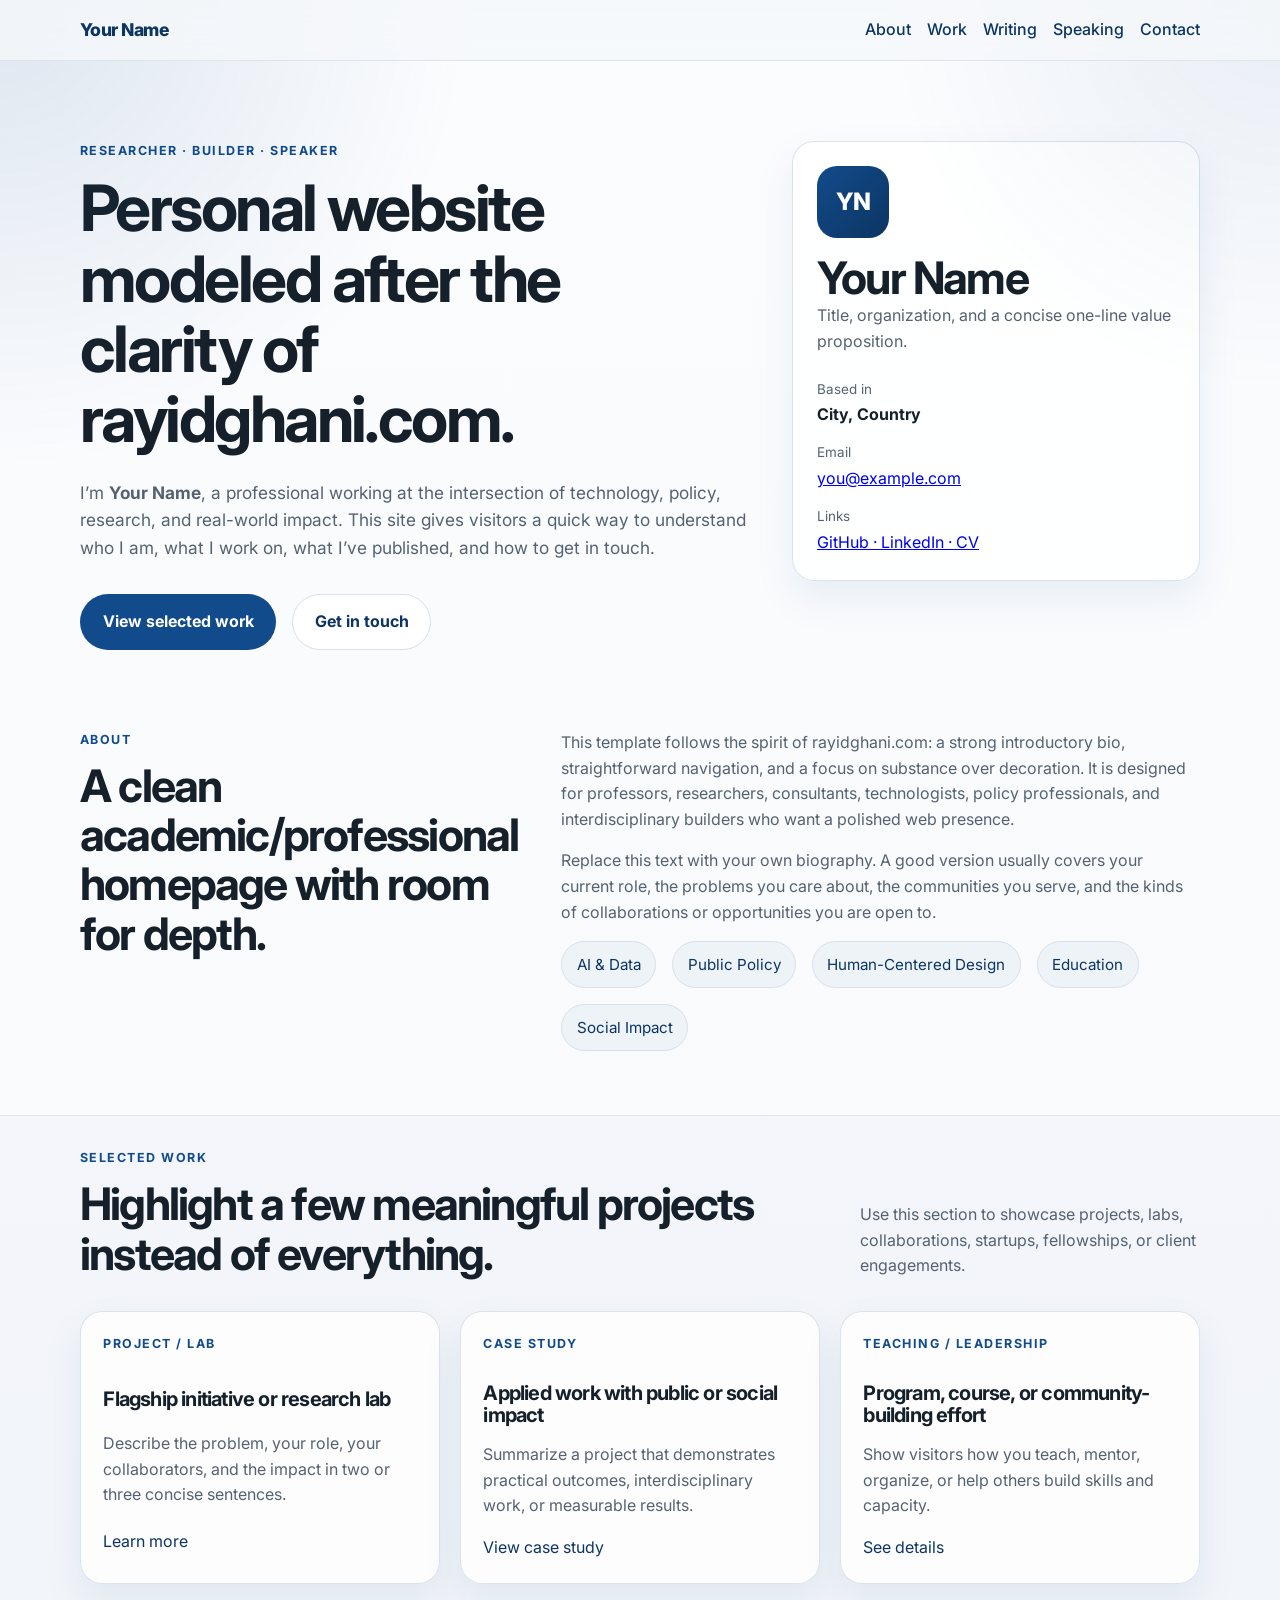
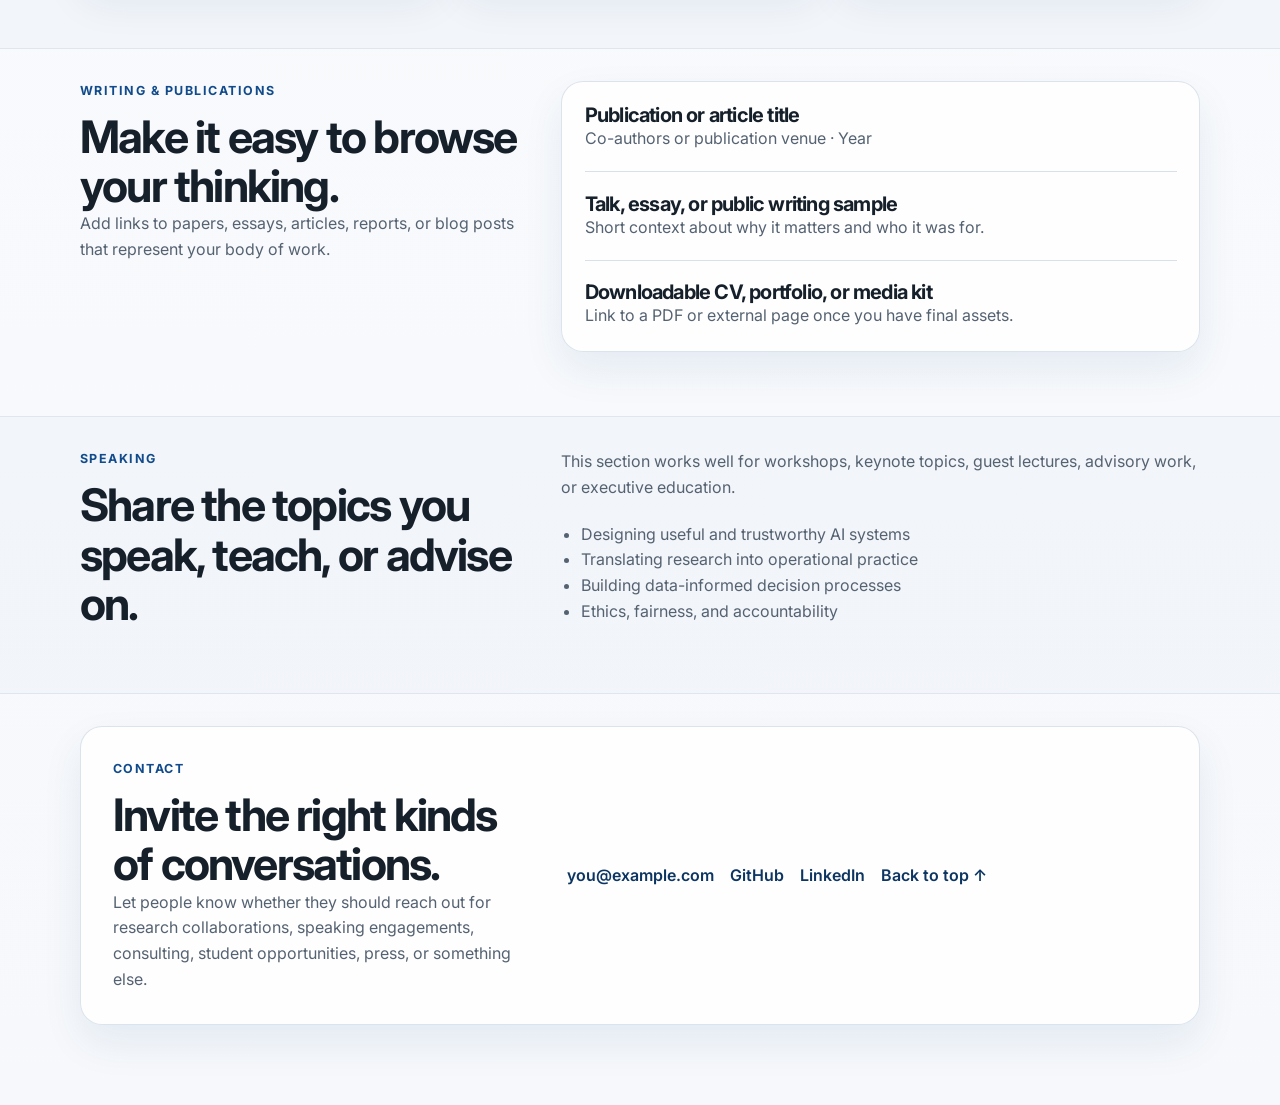
==== index.html @ 704e167b "Create personal website landing page" ====
<!DOCTYPE html>
<html lang="en">
  <head>
    <meta charset="UTF-8" />
    <meta name="viewport" content="width=device-width, initial-scale=1.0" />
    <title>Your Name | Personal Website</title>
    <meta
      name="description"
      content="A personal website inspired by the structure and tone of rayidghani.com, tailored for showcasing biography, projects, publications, and contact information."
    />
    <link rel="preconnect" href="https://fonts.googleapis.com" />
    <link rel="preconnect" href="https://fonts.gstatic.com" crossorigin />
    <link
      href="https://fonts.googleapis.com/css2?family=Inter:wght@400;500;600;700;800&display=swap"
      rel="stylesheet"
    />
    <link rel="stylesheet" href="styles.css" />
  </head>
  <body>
    <header class="site-header">
      <div class="container nav-wrap">
        <a class="brand" href="#top">Your Name</a>
        <nav class="nav" aria-label="Primary navigation">
          <a href="#about">About</a>
          <a href="#work">Work</a>
          <a href="#writing">Writing</a>
          <a href="#speaking">Speaking</a>
          <a href="#contact">Contact</a>
        </nav>
      </div>
    </header>

    <main id="top">
      <section class="hero">
        <div class="container hero-grid">
          <div>
            <p class="eyebrow">Researcher · Builder · Speaker</p>
            <h1>Personal website modeled after the clarity of rayidghani.com.</h1>
            <p class="lead">
              I’m <strong>Your Name</strong>, a professional working at the intersection of
              technology, policy, research, and real-world impact. This site gives visitors a
              quick way to understand who I am, what I work on, what I’ve published, and how to
              get in touch.
            </p>
            <div class="hero-actions">
              <a class="button primary" href="#work">View selected work</a>
              <a class="button secondary" href="#contact">Get in touch</a>
            </div>
          </div>
          <aside class="profile-card" aria-label="Profile summary">
            <div class="avatar" aria-hidden="true">YN</div>
            <h2>Your Name</h2>
            <p>Title, organization, and a concise one-line value proposition.</p>
            <ul class="meta-list">
              <li><span>Based in</span><strong>City, Country</strong></li>
              <li><span>Email</span><a href="mailto:you@example.com">you@example.com</a></li>
              <li><span>Links</span><a href="#contact">GitHub · LinkedIn · CV</a></li>
            </ul>
          </aside>
        </div>
      </section>

      <section id="about" class="section">
        <div class="container section-grid">
          <div>
            <p class="section-label">About</p>
            <h2>A clean academic/professional homepage with room for depth.</h2>
          </div>
          <div class="content-stack">
            <p>
              This template follows the spirit of rayidghani.com: a strong introductory bio,
              straightforward navigation, and a focus on substance over decoration. It is designed
              for professors, researchers, consultants, technologists, policy professionals, and
              interdisciplinary builders who want a polished web presence.
            </p>
            <p>
              Replace this text with your own biography. A good version usually covers your current
              role, the problems you care about, the communities you serve, and the kinds of
              collaborations or opportunities you are open to.
            </p>
            <div class="tag-row" aria-label="Areas of interest">
              <span>AI & Data</span>
              <span>Public Policy</span>
              <span>Human-Centered Design</span>
              <span>Education</span>
              <span>Social Impact</span>
            </div>
          </div>
        </div>
      </section>

      <section id="work" class="section alt">
        <div class="container">
          <div class="section-heading">
            <div>
              <p class="section-label">Selected work</p>
              <h2>Highlight a few meaningful projects instead of everything.</h2>
            </div>
            <p>
              Use this section to showcase projects, labs, collaborations, startups, fellowships,
              or client engagements.
            </p>
          </div>

          <div class="card-grid">
            <article class="card">
              <p class="card-kicker">Project / Lab</p>
              <h3>Flagship initiative or research lab</h3>
              <p>
                Describe the problem, your role, your collaborators, and the impact in two or
                three concise sentences.
              </p>
              <a href="#contact">Learn more</a>
            </article>
            <article class="card">
              <p class="card-kicker">Case study</p>
              <h3>Applied work with public or social impact</h3>
              <p>
                Summarize a project that demonstrates practical outcomes, interdisciplinary work,
                or measurable results.
              </p>
              <a href="#contact">View case study</a>
            </article>
            <article class="card">
              <p class="card-kicker">Teaching / Leadership</p>
              <h3>Program, course, or community-building effort</h3>
              <p>
                Show visitors how you teach, mentor, organize, or help others build skills and
                capacity.
              </p>
              <a href="#contact">See details</a>
            </article>
          </div>
        </div>
      </section>

      <section id="writing" class="section">
        <div class="container split-layout">
          <div>
            <p class="section-label">Writing & publications</p>
            <h2>Make it easy to browse your thinking.</h2>
            <p>
              Add links to papers, essays, articles, reports, or blog posts that represent your
              body of work.
            </p>
          </div>
          <div class="list-panel">
            <article>
              <h3>Publication or article title</h3>
              <p>Co-authors or publication venue · Year</p>
            </article>
            <article>
              <h3>Talk, essay, or public writing sample</h3>
              <p>Short context about why it matters and who it was for.</p>
            </article>
            <article>
              <h3>Downloadable CV, portfolio, or media kit</h3>
              <p>Link to a PDF or external page once you have final assets.</p>
            </article>
          </div>
        </div>
      </section>

      <section id="speaking" class="section alt">
        <div class="container split-layout">
          <div>
            <p class="section-label">Speaking</p>
            <h2>Share the topics you speak, teach, or advise on.</h2>
          </div>
          <div class="content-stack">
            <p>
              This section works well for workshops, keynote topics, guest lectures, advisory work,
              or executive education.
            </p>
            <ul class="bullet-list">
              <li>Designing useful and trustworthy AI systems</li>
              <li>Translating research into operational practice</li>
              <li>Building data-informed decision processes</li>
              <li>Ethics, fairness, and accountability</li>
            </ul>
          </div>
        </div>
      </section>

      <section id="contact" class="section contact-section">
        <div class="container contact-card">
          <div>
            <p class="section-label">Contact</p>
            <h2>Invite the right kinds of conversations.</h2>
            <p>
              Let people know whether they should reach out for research collaborations, speaking
              engagements, consulting, student opportunities, press, or something else.
            </p>
          </div>
          <div class="contact-links">
            <a href="mailto:you@example.com">you@example.com</a>
            <a href="https://github.com/" target="_blank" rel="noreferrer">GitHub</a>
            <a href="https://www.linkedin.com/" target="_blank" rel="noreferrer">LinkedIn</a>
            <a href="#top">Back to top ↑</a>
          </div>
        </div>
      </section>
    </main>
  </body>
</html>
---- styles.css ----
:root {
  --bg: #f6f8fb;
  --surface: #ffffff;
  --surface-alt: #eef3f8;
  --border: #d8e0ea;
  --text: #16202a;
  --muted: #556271;
  --accent: #114b8b;
  --accent-dark: #0c3562;
  --shadow: 0 18px 40px rgba(17, 75, 139, 0.08);
  --radius: 22px;
  --max-width: 1120px;
}

* {
  box-sizing: border-box;
}

html {
  scroll-behavior: smooth;
}

body {
  margin: 0;
  font-family: "Inter", system-ui, -apple-system, BlinkMacSystemFont, "Segoe UI", sans-serif;
  color: var(--text);
  background: linear-gradient(180deg, #fbfcfe 0%, var(--bg) 100%);
  line-height: 1.6;
}

body::before {
  content: "";
  position: fixed;
  inset: 0;
  background:
    radial-gradient(circle at top left, rgba(17, 75, 139, 0.12), transparent 30%),
    radial-gradient(circle at top right, rgba(17, 75, 139, 0.08), transparent 25%);
  pointer-events: none;
}

.container {
  width: min(calc(100% - 2rem), var(--max-width));
  margin: 0 auto;
}

.site-header {
  position: sticky;
  top: 0;
  z-index: 10;
  backdrop-filter: blur(16px);
  background: rgba(246, 248, 251, 0.8);
  border-bottom: 1px solid rgba(216, 224, 234, 0.8);
}

.nav-wrap {
  display: flex;
  justify-content: space-between;
  align-items: center;
  padding: 1rem 0;
  gap: 1rem;
}

.brand,
.nav a,
.contact-links a,
.card a {
  color: var(--accent-dark);
  text-decoration: none;
}

.brand {
  font-weight: 800;
  letter-spacing: -0.03em;
  font-size: 1.1rem;
}

.nav {
  display: flex;
  flex-wrap: wrap;
  gap: 1rem;
}

.nav a {
  font-weight: 500;
}

.hero {
  padding: 5rem 0 3rem;
}

.hero-grid,
.section-grid,
.split-layout,
.contact-card {
  display: grid;
  gap: 2rem;
}

.hero-grid {
  grid-template-columns: 1.5fr 0.9fr;
  align-items: start;
}

.eyebrow,
.section-label,
.card-kicker {
  text-transform: uppercase;
  letter-spacing: 0.12em;
  font-size: 0.78rem;
  font-weight: 700;
  color: var(--accent);
  margin: 0 0 0.75rem;
}

h1,
h2,
h3 {
  letter-spacing: -0.04em;
  line-height: 1.1;
  margin: 0;
}

h1 {
  font-size: clamp(2.6rem, 5vw, 4.8rem);
  max-width: 12ch;
}

h2 {
  font-size: clamp(2rem, 3.5vw, 3rem);
}

h3 {
  font-size: 1.25rem;
}

p {
  margin: 0;
  color: var(--muted);
}

.lead {
  margin-top: 1.5rem;
  max-width: 67ch;
  font-size: 1.08rem;
}

.hero-actions,
.tag-row,
.contact-links {
  display: flex;
  gap: 1rem;
  flex-wrap: wrap;
}

.hero-actions {
  margin-top: 2rem;
}

.button {
  display: inline-flex;
  align-items: center;
  justify-content: center;
  border-radius: 999px;
  padding: 0.9rem 1.35rem;
  font-weight: 700;
  text-decoration: none;
  border: 1px solid var(--border);
}

.button.primary {
  background: var(--accent);
  color: #fff;
  border-color: transparent;
}

.button.secondary {
  background: var(--surface);
  color: var(--accent-dark);
}

.profile-card,
.card,
.list-panel,
.contact-card {
  background: rgba(255, 255, 255, 0.82);
  border: 1px solid rgba(216, 224, 234, 0.9);
  border-radius: var(--radius);
  box-shadow: var(--shadow);
}

.profile-card {
  padding: 1.5rem;
}

.avatar {
  width: 72px;
  height: 72px;
  border-radius: 20px;
  display: grid;
  place-items: center;
  background: linear-gradient(135deg, var(--accent), var(--accent-dark));
  color: #fff;
  font-size: 1.5rem;
  font-weight: 800;
  margin-bottom: 1rem;
}

.meta-list {
  list-style: none;
  padding: 0;
  margin: 1.5rem 0 0;
  display: grid;
  gap: 0.9rem;
}

.meta-list li {
  display: flex;
  flex-direction: column;
  gap: 0.15rem;
}

.meta-list span {
  font-size: 0.84rem;
  color: var(--muted);
}

.section {
  padding: 2rem 0 4rem;
}

.alt {
  background: rgba(238, 243, 248, 0.55);
  border-top: 1px solid rgba(216, 224, 234, 0.7);
  border-bottom: 1px solid rgba(216, 224, 234, 0.7);
}

.section-grid,
.split-layout,
.contact-card {
  grid-template-columns: 0.95fr 1.35fr;
}

.content-stack {
  display: grid;
  gap: 1rem;
}

.tag-row span {
  padding: 0.65rem 0.9rem;
  border-radius: 999px;
  background: var(--surface-alt);
  border: 1px solid var(--border);
  font-size: 0.95rem;
  color: var(--accent-dark);
}

.section-heading {
  display: flex;
  justify-content: space-between;
  gap: 2rem;
  align-items: end;
  margin-bottom: 2rem;
}

.section-heading p {
  max-width: 34ch;
}

.card-grid {
  display: grid;
  grid-template-columns: repeat(3, minmax(0, 1fr));
  gap: 1.25rem;
}

.card,
.list-panel {
  padding: 1.4rem;
}

.card {
  display: grid;
  gap: 1rem;
}

.list-panel {
  display: grid;
  gap: 1.3rem;
}

.list-panel article {
  padding-bottom: 1.2rem;
  border-bottom: 1px solid var(--border);
}

.list-panel article:last-child {
  padding-bottom: 0;
  border-bottom: none;
}

.bullet-list {
  margin: 0;
  padding-left: 1.25rem;
  color: var(--muted);
}

.contact-section {
  padding-bottom: 5rem;
}

.contact-card {
  padding: 2rem;
  align-items: center;
}

.contact-links a {
  font-weight: 600;
}

@media (max-width: 900px) {
  .hero-grid,
  .section-grid,
  .split-layout,
  .contact-card,
  .card-grid {
    grid-template-columns: 1fr;
  }

  .section-heading {
    flex-direction: column;
    align-items: start;
  }
}

@media (max-width: 640px) {
  .hero {
    padding-top: 3.5rem;
  }

  .nav-wrap {
    align-items: start;
    flex-direction: column;
  }

  .button,
  .contact-links a {
    width: 100%;
  }
}
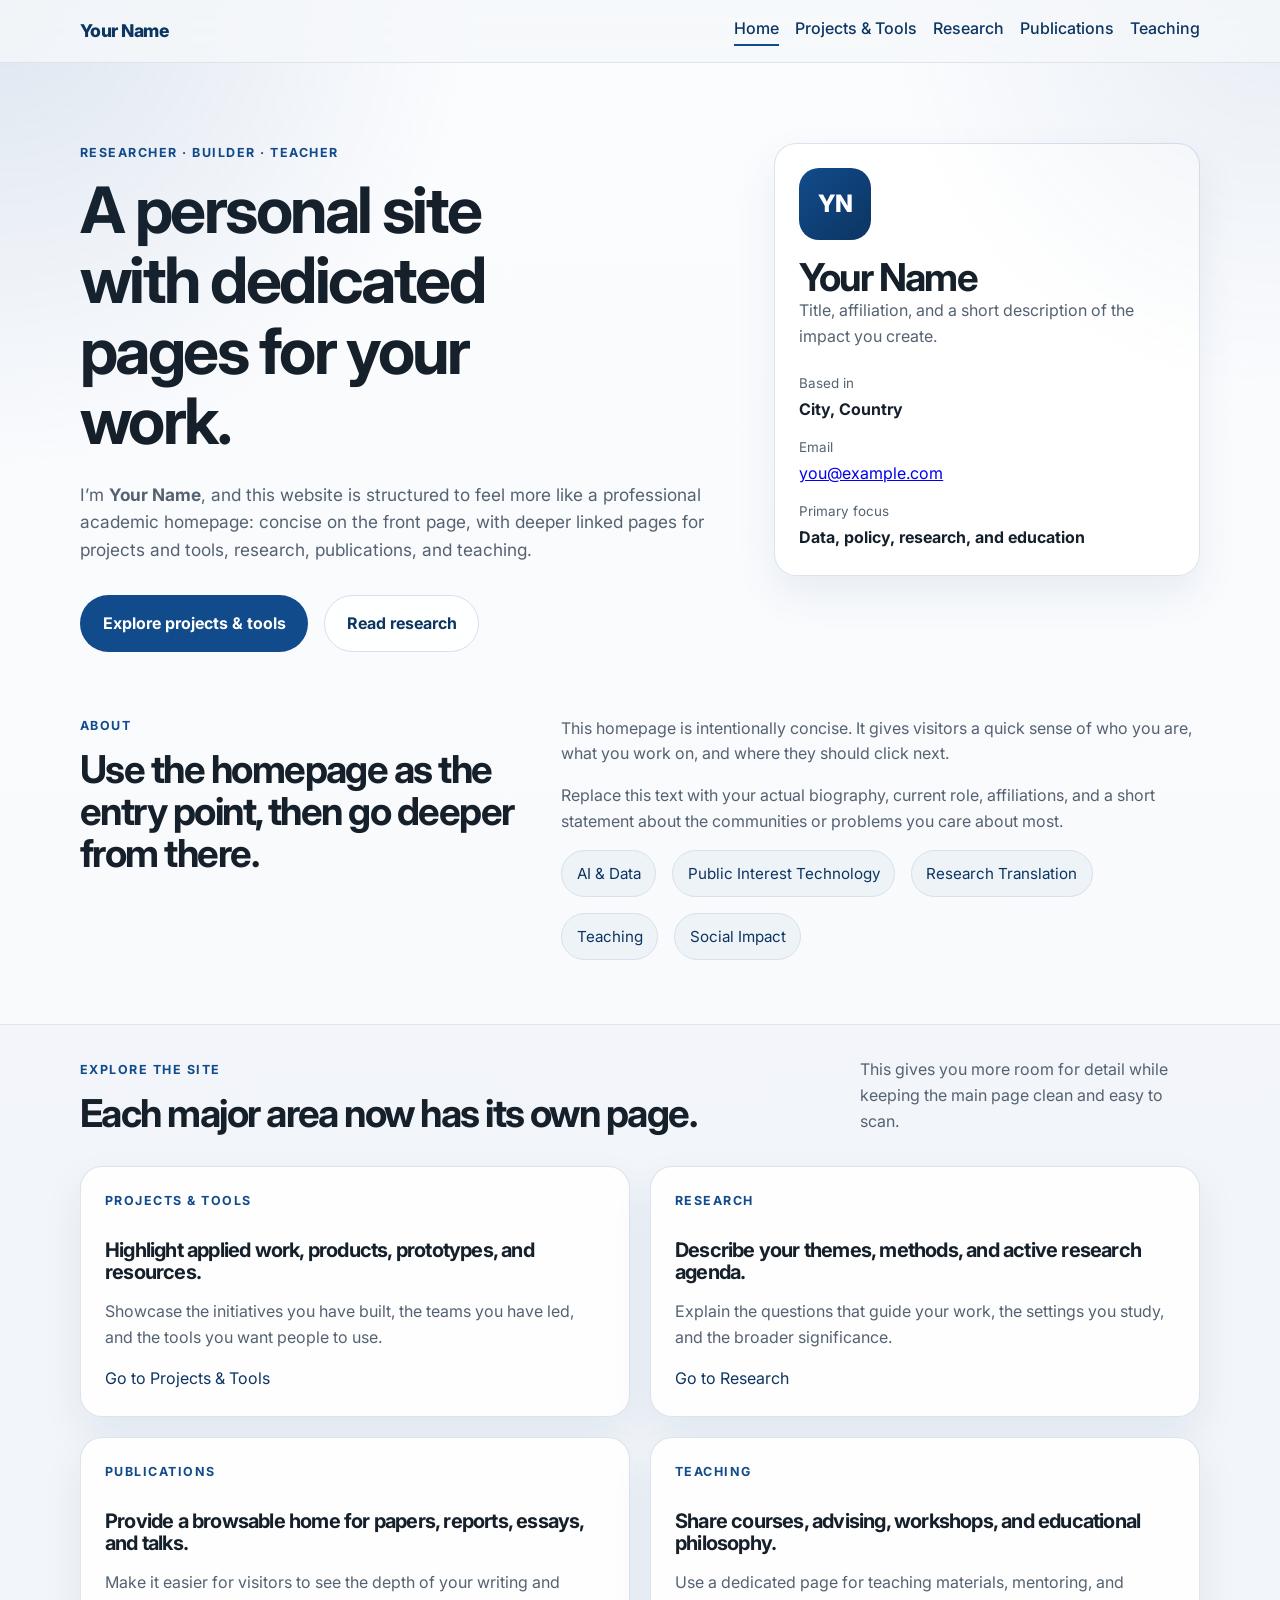
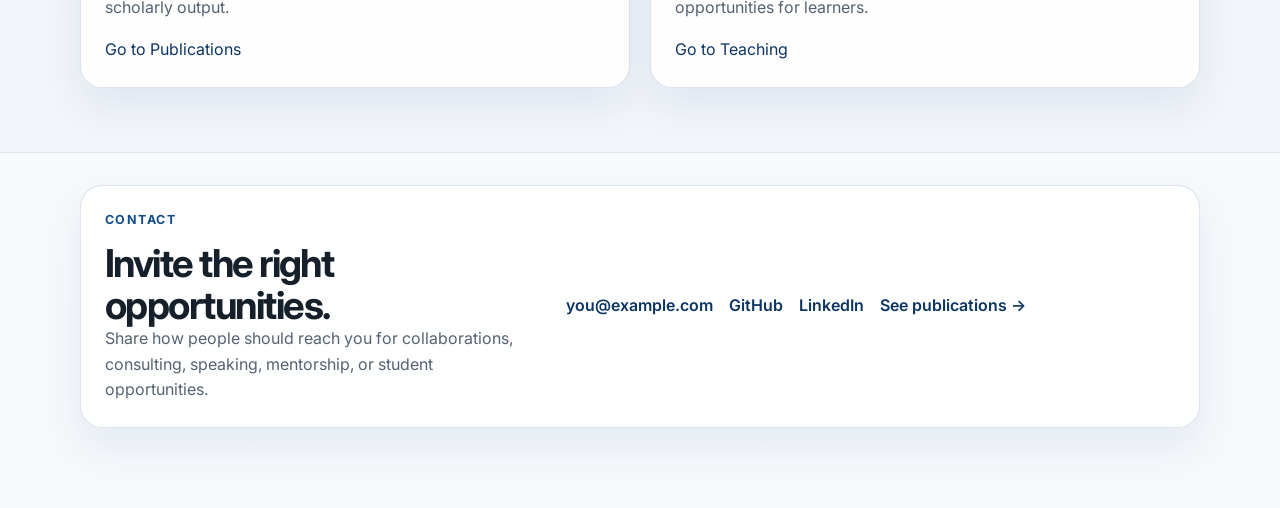
==== commit a55ed340: "Split personal website into linked pages" ====
--- a/index.html
+++ b/index.html
@@ -3,10 +3,10 @@
   <head>
     <meta charset="UTF-8" />
     <meta name="viewport" content="width=device-width, initial-scale=1.0" />
-    <title>Your Name | Personal Website</title>
+    <title>Your Name | Home</title>
     <meta
       name="description"
-      content="A personal website inspired by the structure and tone of rayidghani.com, tailored for showcasing biography, projects, publications, and contact information."
+      content="A multi-page personal website inspired by rayidghani.com, with dedicated pages for projects and tools, research, publications, and teaching."
     />
     <link rel="preconnect" href="https://fonts.googleapis.com" />
     <link rel="preconnect" href="https://fonts.gstatic.com" crossorigin />
@@ -19,184 +19,140 @@
   <body>
     <header class="site-header">
       <div class="container nav-wrap">
-        <a class="brand" href="#top">Your Name</a>
+        <a class="brand" href="index.html">Your Name</a>
         <nav class="nav" aria-label="Primary navigation">
-          <a href="#about">About</a>
-          <a href="#work">Work</a>
-          <a href="#writing">Writing</a>
-          <a href="#speaking">Speaking</a>
-          <a href="#contact">Contact</a>
+          <a href="index.html" aria-current="page">Home</a>
+          <a href="projects-tools.html">Projects &amp; Tools</a>
+          <a href="research.html">Research</a>
+          <a href="publications.html">Publications</a>
+          <a href="teaching.html">Teaching</a>
         </nav>
       </div>
     </header>
 
-    <main id="top">
-      <section class="hero">
+    <main>
+      <section class="hero page-hero">
         <div class="container hero-grid">
           <div>
-            <p class="eyebrow">Researcher · Builder · Speaker</p>
-            <h1>Personal website modeled after the clarity of rayidghani.com.</h1>
+            <p class="eyebrow">Researcher · Builder · Teacher</p>
+            <h1>A personal site with dedicated pages for your work.</h1>
             <p class="lead">
-              I’m <strong>Your Name</strong>, a professional working at the intersection of
-              technology, policy, research, and real-world impact. This site gives visitors a
-              quick way to understand who I am, what I work on, what I’ve published, and how to
-              get in touch.
+              I’m <strong>Your Name</strong>, and this website is structured to feel more like a
+              professional academic homepage: concise on the front page, with deeper linked pages
+              for projects and tools, research, publications, and teaching.
             </p>
             <div class="hero-actions">
-              <a class="button primary" href="#work">View selected work</a>
-              <a class="button secondary" href="#contact">Get in touch</a>
+              <a class="button primary" href="projects-tools.html">Explore projects &amp; tools</a>
+              <a class="button secondary" href="research.html">Read research</a>
             </div>
           </div>
           <aside class="profile-card" aria-label="Profile summary">
             <div class="avatar" aria-hidden="true">YN</div>
             <h2>Your Name</h2>
-            <p>Title, organization, and a concise one-line value proposition.</p>
+            <p>Title, affiliation, and a short description of the impact you create.</p>
             <ul class="meta-list">
               <li><span>Based in</span><strong>City, Country</strong></li>
               <li><span>Email</span><a href="mailto:you@example.com">you@example.com</a></li>
-              <li><span>Links</span><a href="#contact">GitHub · LinkedIn · CV</a></li>
+              <li><span>Primary focus</span><strong>Data, policy, research, and education</strong></li>
             </ul>
           </aside>
         </div>
       </section>
 
-      <section id="about" class="section">
+      <section class="section">
         <div class="container section-grid">
           <div>
             <p class="section-label">About</p>
-            <h2>A clean academic/professional homepage with room for depth.</h2>
+            <h2>Use the homepage as the entry point, then go deeper from there.</h2>
           </div>
           <div class="content-stack">
             <p>
-              This template follows the spirit of rayidghani.com: a strong introductory bio,
-              straightforward navigation, and a focus on substance over decoration. It is designed
-              for professors, researchers, consultants, technologists, policy professionals, and
-              interdisciplinary builders who want a polished web presence.
+              This homepage is intentionally concise. It gives visitors a quick sense of who you
+              are, what you work on, and where they should click next.
             </p>
             <p>
-              Replace this text with your own biography. A good version usually covers your current
-              role, the problems you care about, the communities you serve, and the kinds of
-              collaborations or opportunities you are open to.
+              Replace this text with your actual biography, current role, affiliations, and a short
+              statement about the communities or problems you care about most.
             </p>
             <div class="tag-row" aria-label="Areas of interest">
-              <span>AI & Data</span>
-              <span>Public Policy</span>
-              <span>Human-Centered Design</span>
-              <span>Education</span>
+              <span>AI &amp; Data</span>
+              <span>Public Interest Technology</span>
+              <span>Research Translation</span>
+              <span>Teaching</span>
               <span>Social Impact</span>
             </div>
           </div>
         </div>
       </section>
 
-      <section id="work" class="section alt">
+      <section class="section alt">
         <div class="container">
           <div class="section-heading">
             <div>
-              <p class="section-label">Selected work</p>
-              <h2>Highlight a few meaningful projects instead of everything.</h2>
+              <p class="section-label">Explore the site</p>
+              <h2>Each major area now has its own page.</h2>
             </div>
             <p>
-              Use this section to showcase projects, labs, collaborations, startups, fellowships,
-              or client engagements.
+              This gives you more room for detail while keeping the main page clean and easy to
+              scan.
             </p>
           </div>
 
-          <div class="card-grid">
-            <article class="card">
-              <p class="card-kicker">Project / Lab</p>
-              <h3>Flagship initiative or research lab</h3>
+          <div class="card-grid feature-grid">
+            <article class="card feature-card">
+              <p class="card-kicker">Projects &amp; Tools</p>
+              <h3>Highlight applied work, products, prototypes, and resources.</h3>
               <p>
-                Describe the problem, your role, your collaborators, and the impact in two or
-                three concise sentences.
+                Showcase the initiatives you have built, the teams you have led, and the tools you
+                want people to use.
               </p>
-              <a href="#contact">Learn more</a>
+              <a href="projects-tools.html">Go to Projects &amp; Tools</a>
             </article>
-            <article class="card">
-              <p class="card-kicker">Case study</p>
-              <h3>Applied work with public or social impact</h3>
+            <article class="card feature-card">
+              <p class="card-kicker">Research</p>
+              <h3>Describe your themes, methods, and active research agenda.</h3>
               <p>
-                Summarize a project that demonstrates practical outcomes, interdisciplinary work,
-                or measurable results.
+                Explain the questions that guide your work, the settings you study, and the broader
+                significance.
               </p>
-              <a href="#contact">View case study</a>
+              <a href="research.html">Go to Research</a>
             </article>
-            <article class="card">
-              <p class="card-kicker">Teaching / Leadership</p>
-              <h3>Program, course, or community-building effort</h3>
+            <article class="card feature-card">
+              <p class="card-kicker">Publications</p>
+              <h3>Provide a browsable home for papers, reports, essays, and talks.</h3>
               <p>
-                Show visitors how you teach, mentor, organize, or help others build skills and
-                capacity.
+                Make it easier for visitors to see the depth of your writing and scholarly output.
               </p>
-              <a href="#contact">See details</a>
+              <a href="publications.html">Go to Publications</a>
+            </article>
+            <article class="card feature-card">
+              <p class="card-kicker">Teaching</p>
+              <h3>Share courses, advising, workshops, and educational philosophy.</h3>
+              <p>
+                Use a dedicated page for teaching materials, mentoring, and opportunities for
+                learners.
+              </p>
+              <a href="teaching.html">Go to Teaching</a>
             </article>
           </div>
         </div>
       </section>
 
-      <section id="writing" class="section">
-        <div class="container split-layout">
-          <div>
-            <p class="section-label">Writing & publications</p>
-            <h2>Make it easy to browse your thinking.</h2>
-            <p>
-              Add links to papers, essays, articles, reports, or blog posts that represent your
-              body of work.
-            </p>
-          </div>
-          <div class="list-panel">
-            <article>
-              <h3>Publication or article title</h3>
-              <p>Co-authors or publication venue · Year</p>
-            </article>
-            <article>
-              <h3>Talk, essay, or public writing sample</h3>
-              <p>Short context about why it matters and who it was for.</p>
-            </article>
-            <article>
-              <h3>Downloadable CV, portfolio, or media kit</h3>
-              <p>Link to a PDF or external page once you have final assets.</p>
-            </article>
-          </div>
-        </div>
-      </section>
-
-      <section id="speaking" class="section alt">
-        <div class="container split-layout">
-          <div>
-            <p class="section-label">Speaking</p>
-            <h2>Share the topics you speak, teach, or advise on.</h2>
-          </div>
-          <div class="content-stack">
-            <p>
-              This section works well for workshops, keynote topics, guest lectures, advisory work,
-              or executive education.
-            </p>
-            <ul class="bullet-list">
-              <li>Designing useful and trustworthy AI systems</li>
-              <li>Translating research into operational practice</li>
-              <li>Building data-informed decision processes</li>
-              <li>Ethics, fairness, and accountability</li>
-            </ul>
-          </div>
-        </div>
-      </section>
-
-      <section id="contact" class="section contact-section">
+      <section class="section contact-section">
         <div class="container contact-card">
           <div>
             <p class="section-label">Contact</p>
-            <h2>Invite the right kinds of conversations.</h2>
+            <h2>Invite the right opportunities.</h2>
             <p>
-              Let people know whether they should reach out for research collaborations, speaking
-              engagements, consulting, student opportunities, press, or something else.
+              Share how people should reach you for collaborations, consulting, speaking,
+              mentorship, or student opportunities.
             </p>
           </div>
           <div class="contact-links">
             <a href="mailto:you@example.com">you@example.com</a>
             <a href="https://github.com/" target="_blank" rel="noreferrer">GitHub</a>
             <a href="https://www.linkedin.com/" target="_blank" rel="noreferrer">LinkedIn</a>
-            <a href="#top">Back to top ↑</a>
+            <a href="publications.html">See publications →</a>
           </div>
         </div>
       </section>
--- a/styles.css
+++ b/styles.css
@@ -1,6 +1,6 @@
 :root {
   --bg: #f6f8fb;
-  --surface: #ffffff;
+  --surface: rgba(255, 255, 255, 0.9);
   --surface-alt: #eef3f8;
   --border: #d8e0ea;
   --text: #16202a;
@@ -82,23 +82,45 @@
 
 .nav a {
   font-weight: 500;
+  padding-bottom: 0.15rem;
+}
+
+.nav a[aria-current="page"] {
+  border-bottom: 2px solid var(--accent);
 }
 
 .hero {
   padding: 5rem 0 3rem;
+}
+
+.compact-hero {
+  padding: 4rem 0 2rem;
+}
+
+.page-hero {
+  padding-bottom: 2rem;
 }
 
 .hero-grid,
 .section-grid,
 .split-layout,
+.contact-card,
+.page-intro,
+.stacked-grid {
+  display: grid;
+  gap: 2rem;
+}
+
+.hero-grid {
+  grid-template-columns: 1.4fr 0.9fr;
+  align-items: start;
+}
+
+.page-intro,
+.section-grid,
+.split-layout,
 .contact-card {
-  display: grid;
-  gap: 2rem;
-}
-
-.hero-grid {
-  grid-template-columns: 1.5fr 0.9fr;
-  align-items: start;
+  grid-template-columns: 0.95fr 1.35fr;
 }
 
 .eyebrow,
@@ -126,7 +148,7 @@
 }
 
 h2 {
-  font-size: clamp(2rem, 3.5vw, 3rem);
+  font-size: clamp(1.8rem, 3vw, 2.8rem);
 }
 
 h3 {
@@ -142,6 +164,10 @@
   margin-top: 1.5rem;
   max-width: 67ch;
   font-size: 1.08rem;
+}
+
+.intro-copy {
+  align-self: end;
 }
 
 .hero-actions,
@@ -182,13 +208,16 @@
 .card,
 .list-panel,
 .contact-card {
-  background: rgba(255, 255, 255, 0.82);
+  background: var(--surface);
   border: 1px solid rgba(216, 224, 234, 0.9);
   border-radius: var(--radius);
   box-shadow: var(--shadow);
 }
 
-.profile-card {
+.profile-card,
+.card,
+.list-panel,
+.contact-card {
   padding: 1.5rem;
 }
 
@@ -232,12 +261,6 @@
   background: rgba(238, 243, 248, 0.55);
   border-top: 1px solid rgba(216, 224, 234, 0.7);
   border-bottom: 1px solid rgba(216, 224, 234, 0.7);
-}
-
-.section-grid,
-.split-layout,
-.contact-card {
-  grid-template-columns: 0.95fr 1.35fr;
 }
 
 .content-stack {
@@ -272,19 +295,19 @@
   gap: 1.25rem;
 }
 
+.feature-grid {
+  grid-template-columns: repeat(2, minmax(0, 1fr));
+}
+
 .card,
-.list-panel {
-  padding: 1.4rem;
-}
-
-.card {
-  display: grid;
-  gap: 1rem;
-}
-
-.list-panel {
-  display: grid;
-  gap: 1.3rem;
+.list-panel,
+.detail-card {
+  display: grid;
+  gap: 1rem;
+}
+
+.stacked-grid {
+  grid-template-columns: 1fr;
 }
 
 .list-panel article {
@@ -308,7 +331,6 @@
 }
 
 .contact-card {
-  padding: 2rem;
   align-items: center;
 }
 
@@ -321,7 +343,9 @@
   .section-grid,
   .split-layout,
   .contact-card,
-  .card-grid {
+  .card-grid,
+  .page-intro,
+  .feature-grid {
     grid-template-columns: 1fr;
   }
 
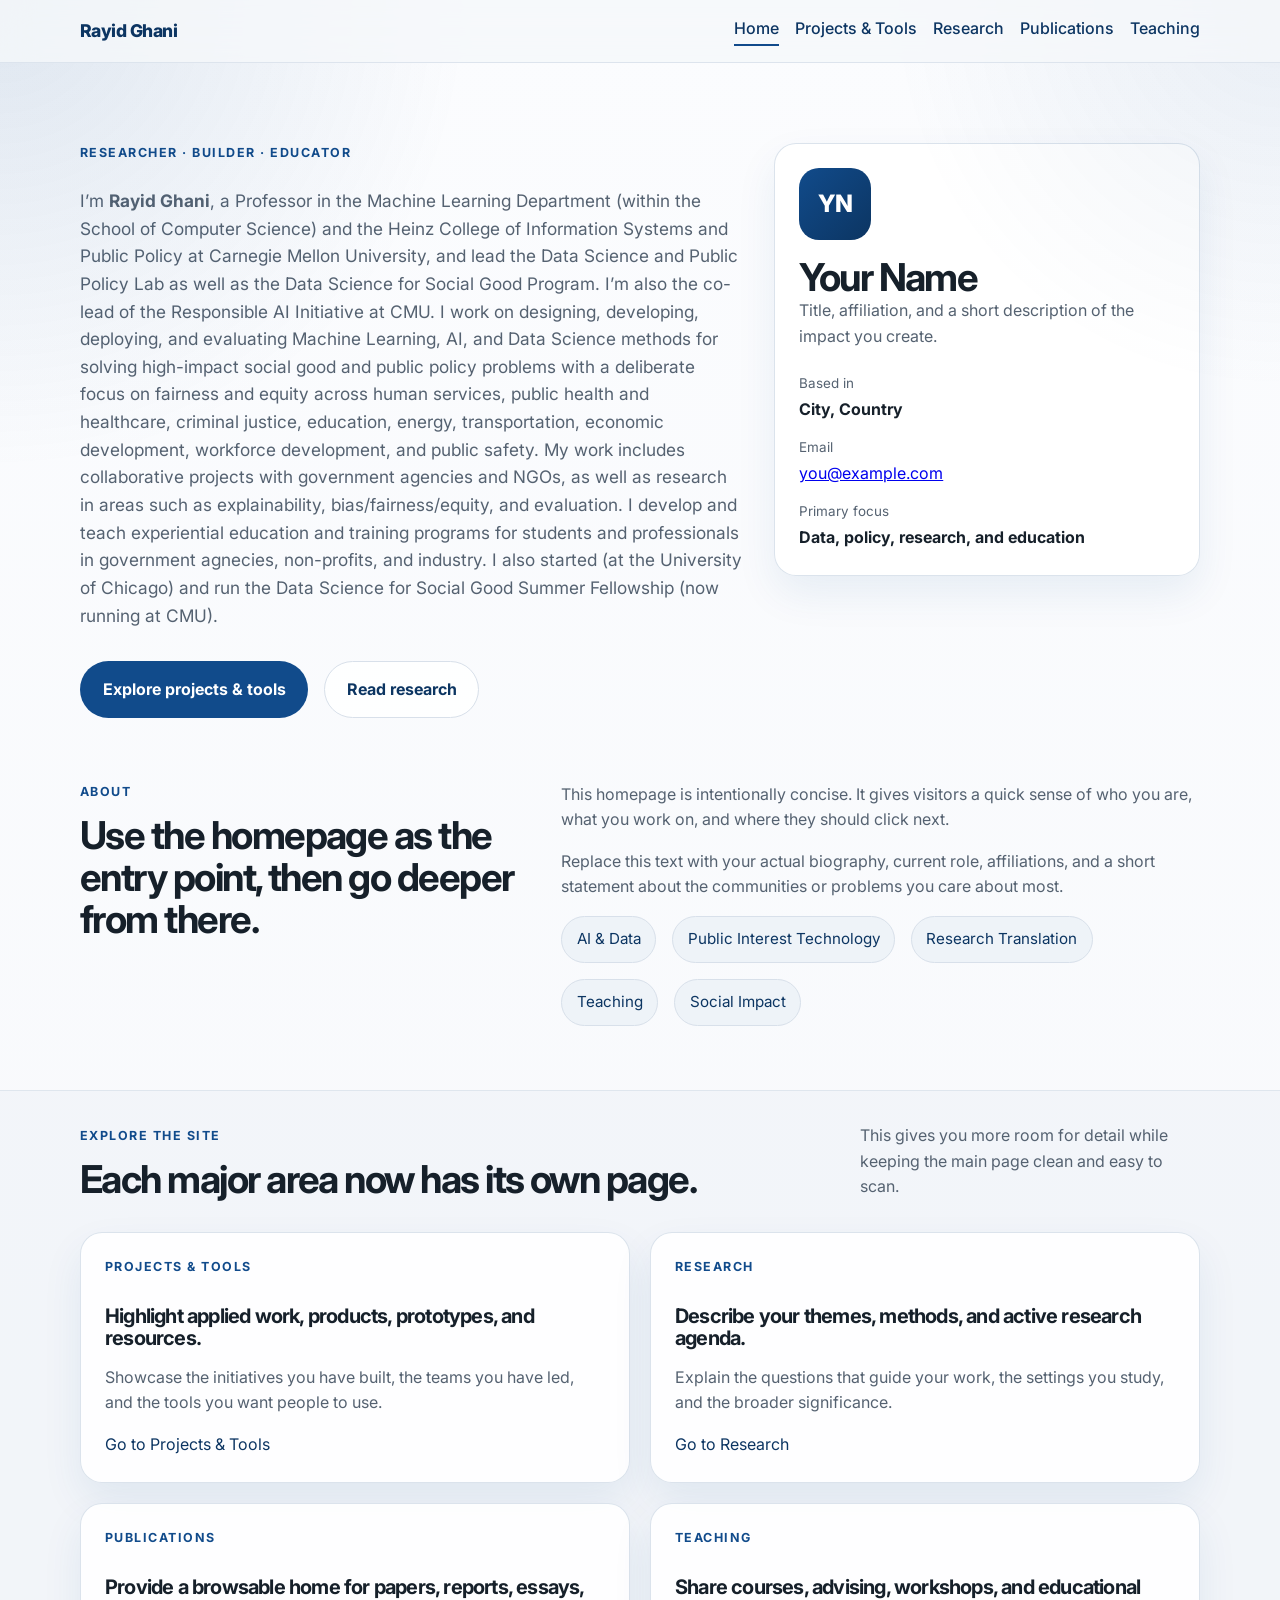
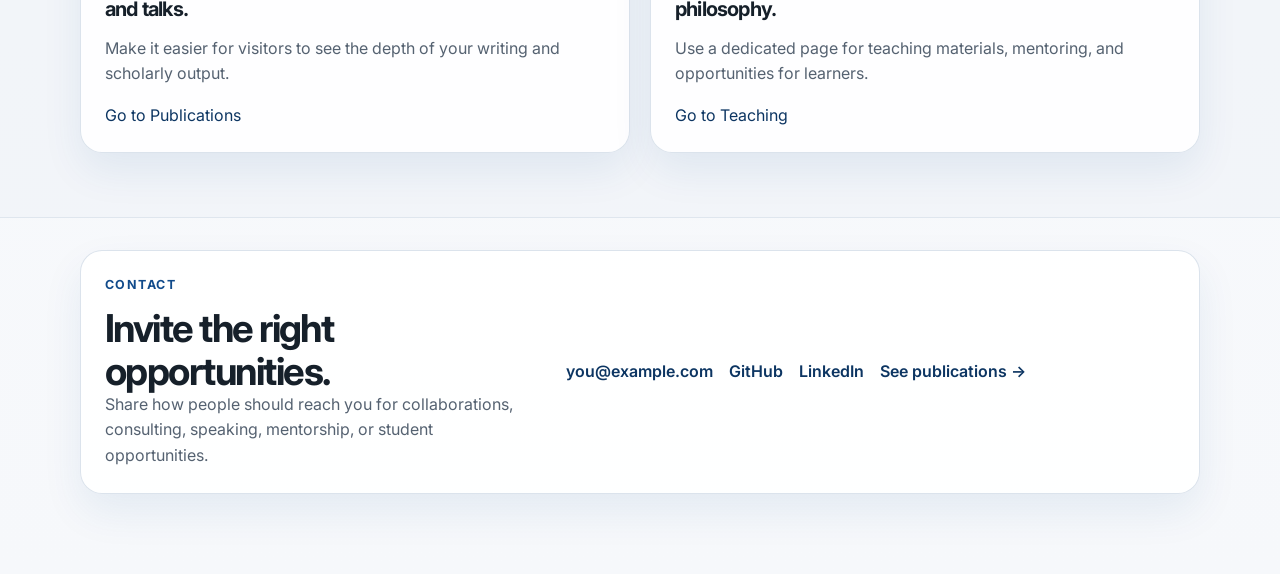
==== commit 631ab886: "Update index.html" ====
--- a/index.html
+++ b/index.html
@@ -3,10 +3,10 @@
   <head>
     <meta charset="UTF-8" />
     <meta name="viewport" content="width=device-width, initial-scale=1.0" />
-    <title>Your Name | Home</title>
+    <title>Rayid Ghani | AI, Machine Learning, Data Science, Social Good, Public Policy</title>
     <meta
       name="description"
-      content="A multi-page personal website inspired by rayidghani.com, with dedicated pages for projects and tools, research, publications, and teaching."
+      content="Rayid Ghani - Carnegie Mellon University"
     />
     <link rel="preconnect" href="https://fonts.googleapis.com" />
     <link rel="preconnect" href="https://fonts.gstatic.com" crossorigin />
@@ -19,7 +19,7 @@
   <body>
     <header class="site-header">
       <div class="container nav-wrap">
-        <a class="brand" href="index.html">Your Name</a>
+        <a class="brand" href="index.html">Rayid Ghani</a>
         <nav class="nav" aria-label="Primary navigation">
           <a href="index.html" aria-current="page">Home</a>
           <a href="projects-tools.html">Projects &amp; Tools</a>
@@ -34,12 +34,14 @@
       <section class="hero page-hero">
         <div class="container hero-grid">
           <div>
-            <p class="eyebrow">Researcher · Builder · Teacher</p>
-            <h1>A personal site with dedicated pages for your work.</h1>
+            <p class="eyebrow">Researcher · Builder · Educator</p>
             <p class="lead">
-              I’m <strong>Your Name</strong>, and this website is structured to feel more like a
-              professional academic homepage: concise on the front page, with deeper linked pages
-              for projects and tools, research, publications, and teaching.
+              I’m <strong>Rayid Ghani</strong>, a Professor in the Machine Learning Department (within the School of Computer Science) and the Heinz College of Information Systems and Public Policy at Carnegie Mellon University, and lead the Data Science and Public Policy Lab as well as the Data Science for Social Good Program. 
+              I’m also the co-lead of the Responsible AI Initiative at CMU. I work on designing, developing, deploying, and evaluating Machine Learning, AI, and Data Science methods for solving high-impact social good and public policy problems with a deliberate focus on fairness and equity across human services, public health and healthcare, criminal justice, education, energy, transportation, economic development, workforce development, and public safety.
+              My work includes collaborative projects with government agencies and NGOs, as well as research in areas such as explainability, bias/fairness/equity, and evaluation. I develop and teach experiential education and training programs for students and professionals in government agnecies, non-profits, and industry.
+
+              I also started (at the University of Chicago) and run the Data Science for Social Good 
+              Summer Fellowship (now running at CMU).
             </p>
             <div class="hero-actions">
               <a class="button primary" href="projects-tools.html">Explore projects &amp; tools</a>
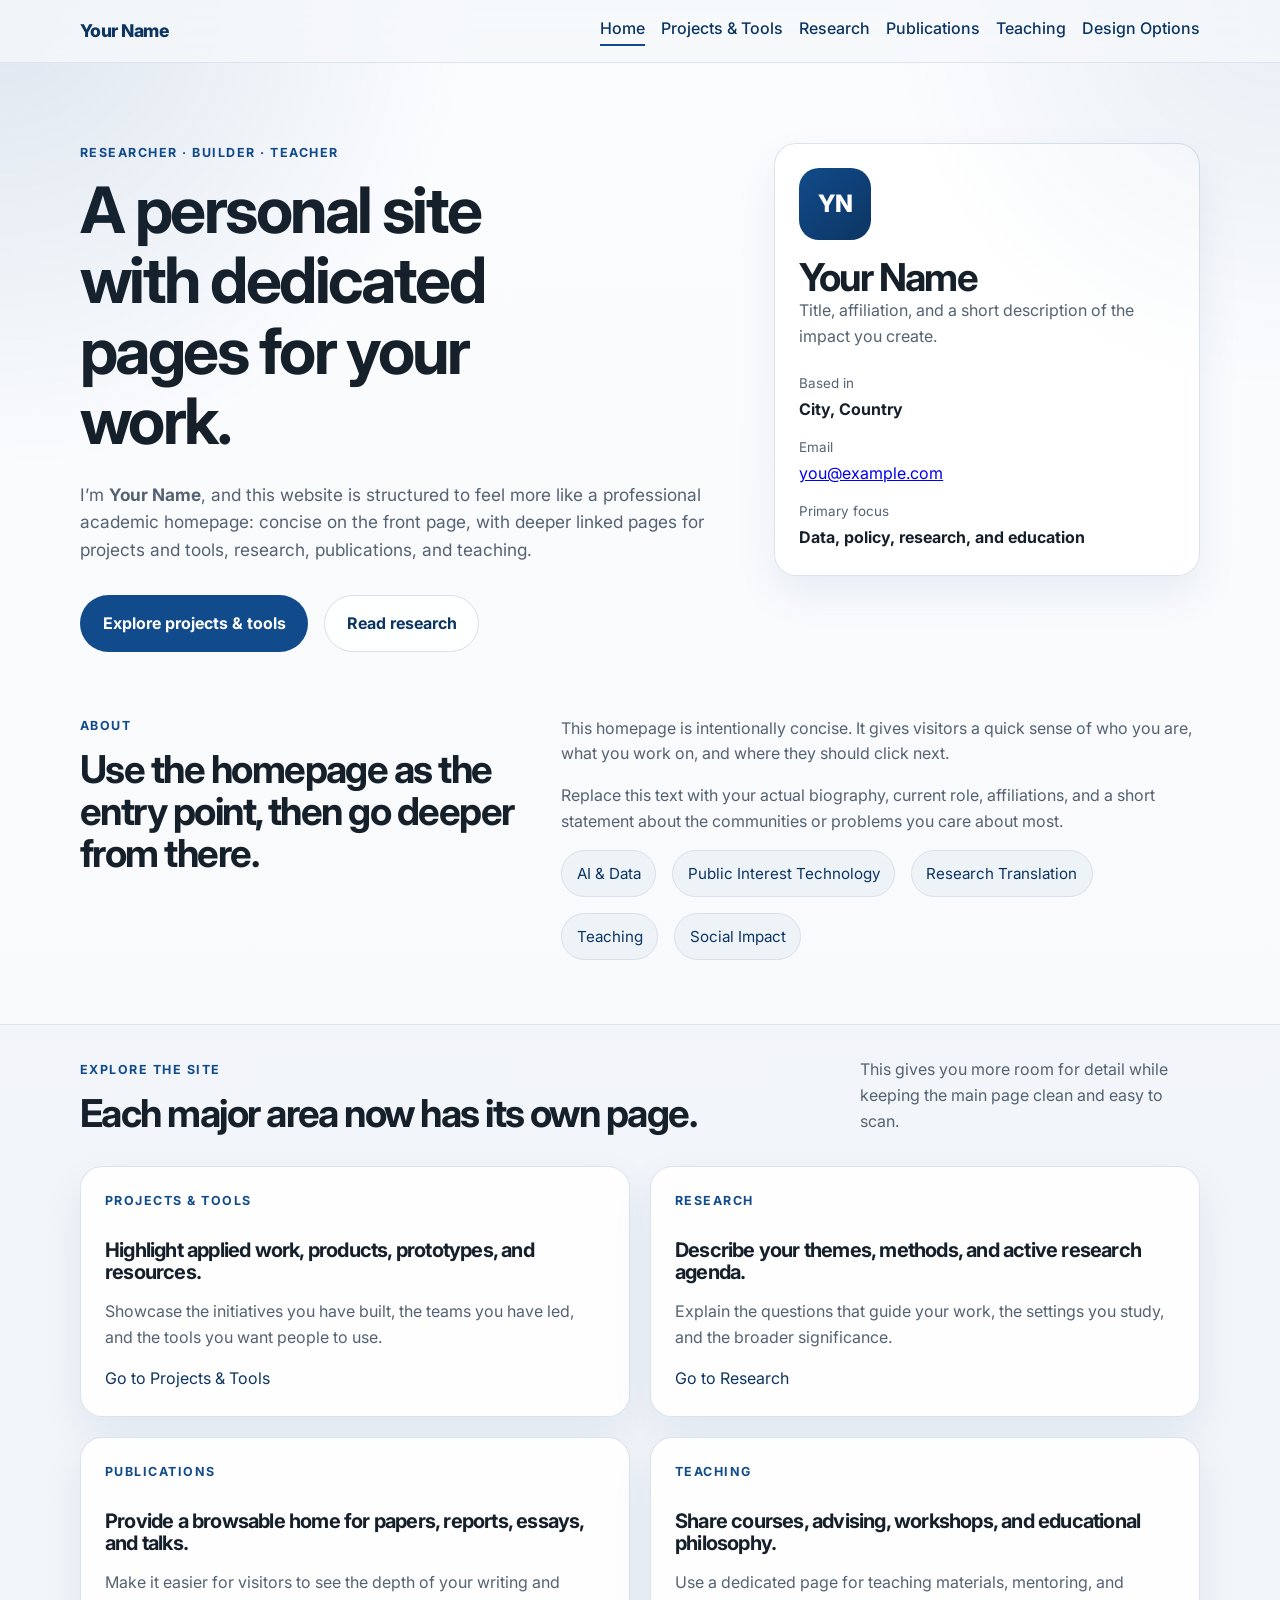
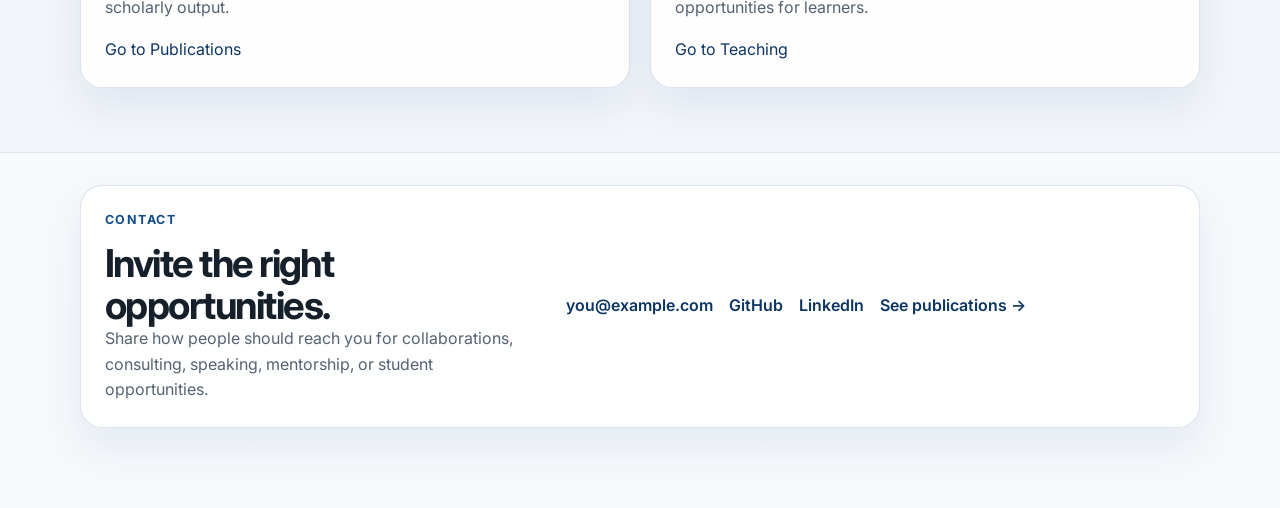
==== commit db940dc1: "Add multiple visual design options and chooser page" ====
--- a/index.html
+++ b/index.html
@@ -3,10 +3,10 @@
   <head>
     <meta charset="UTF-8" />
     <meta name="viewport" content="width=device-width, initial-scale=1.0" />
-    <title>Rayid Ghani | AI, Machine Learning, Data Science, Social Good, Public Policy</title>
+    <title>Your Name | Home</title>
     <meta
       name="description"
-      content="Rayid Ghani - Carnegie Mellon University"
+      content="A multi-page personal website inspired by rayidghani.com, with dedicated pages for projects and tools, research, publications, and teaching."
     />
     <link rel="preconnect" href="https://fonts.googleapis.com" />
     <link rel="preconnect" href="https://fonts.gstatic.com" crossorigin />
@@ -19,13 +19,14 @@
   <body>
     <header class="site-header">
       <div class="container nav-wrap">
-        <a class="brand" href="index.html">Rayid Ghani</a>
+        <a class="brand" href="index.html">Your Name</a>
         <nav class="nav" aria-label="Primary navigation">
           <a href="index.html" aria-current="page">Home</a>
           <a href="projects-tools.html">Projects &amp; Tools</a>
           <a href="research.html">Research</a>
           <a href="publications.html">Publications</a>
           <a href="teaching.html">Teaching</a>
+          <a href="design-options.html">Design Options</a>
         </nav>
       </div>
     </header>
@@ -34,14 +35,12 @@
       <section class="hero page-hero">
         <div class="container hero-grid">
           <div>
-            <p class="eyebrow">Researcher · Builder · Educator</p>
+            <p class="eyebrow">Researcher · Builder · Teacher</p>
+            <h1>A personal site with dedicated pages for your work.</h1>
             <p class="lead">
-              I’m <strong>Rayid Ghani</strong>, a Professor in the Machine Learning Department (within the School of Computer Science) and the Heinz College of Information Systems and Public Policy at Carnegie Mellon University, and lead the Data Science and Public Policy Lab as well as the Data Science for Social Good Program. 
-              I’m also the co-lead of the Responsible AI Initiative at CMU. I work on designing, developing, deploying, and evaluating Machine Learning, AI, and Data Science methods for solving high-impact social good and public policy problems with a deliberate focus on fairness and equity across human services, public health and healthcare, criminal justice, education, energy, transportation, economic development, workforce development, and public safety.
-              My work includes collaborative projects with government agencies and NGOs, as well as research in areas such as explainability, bias/fairness/equity, and evaluation. I develop and teach experiential education and training programs for students and professionals in government agnecies, non-profits, and industry.
-
-              I also started (at the University of Chicago) and run the Data Science for Social Good 
-              Summer Fellowship (now running at CMU).
+              I’m <strong>Your Name</strong>, and this website is structured to feel more like a
+              professional academic homepage: concise on the front page, with deeper linked pages
+              for projects and tools, research, publications, and teaching.
             </p>
             <div class="hero-actions">
               <a class="button primary" href="projects-tools.html">Explore projects &amp; tools</a>
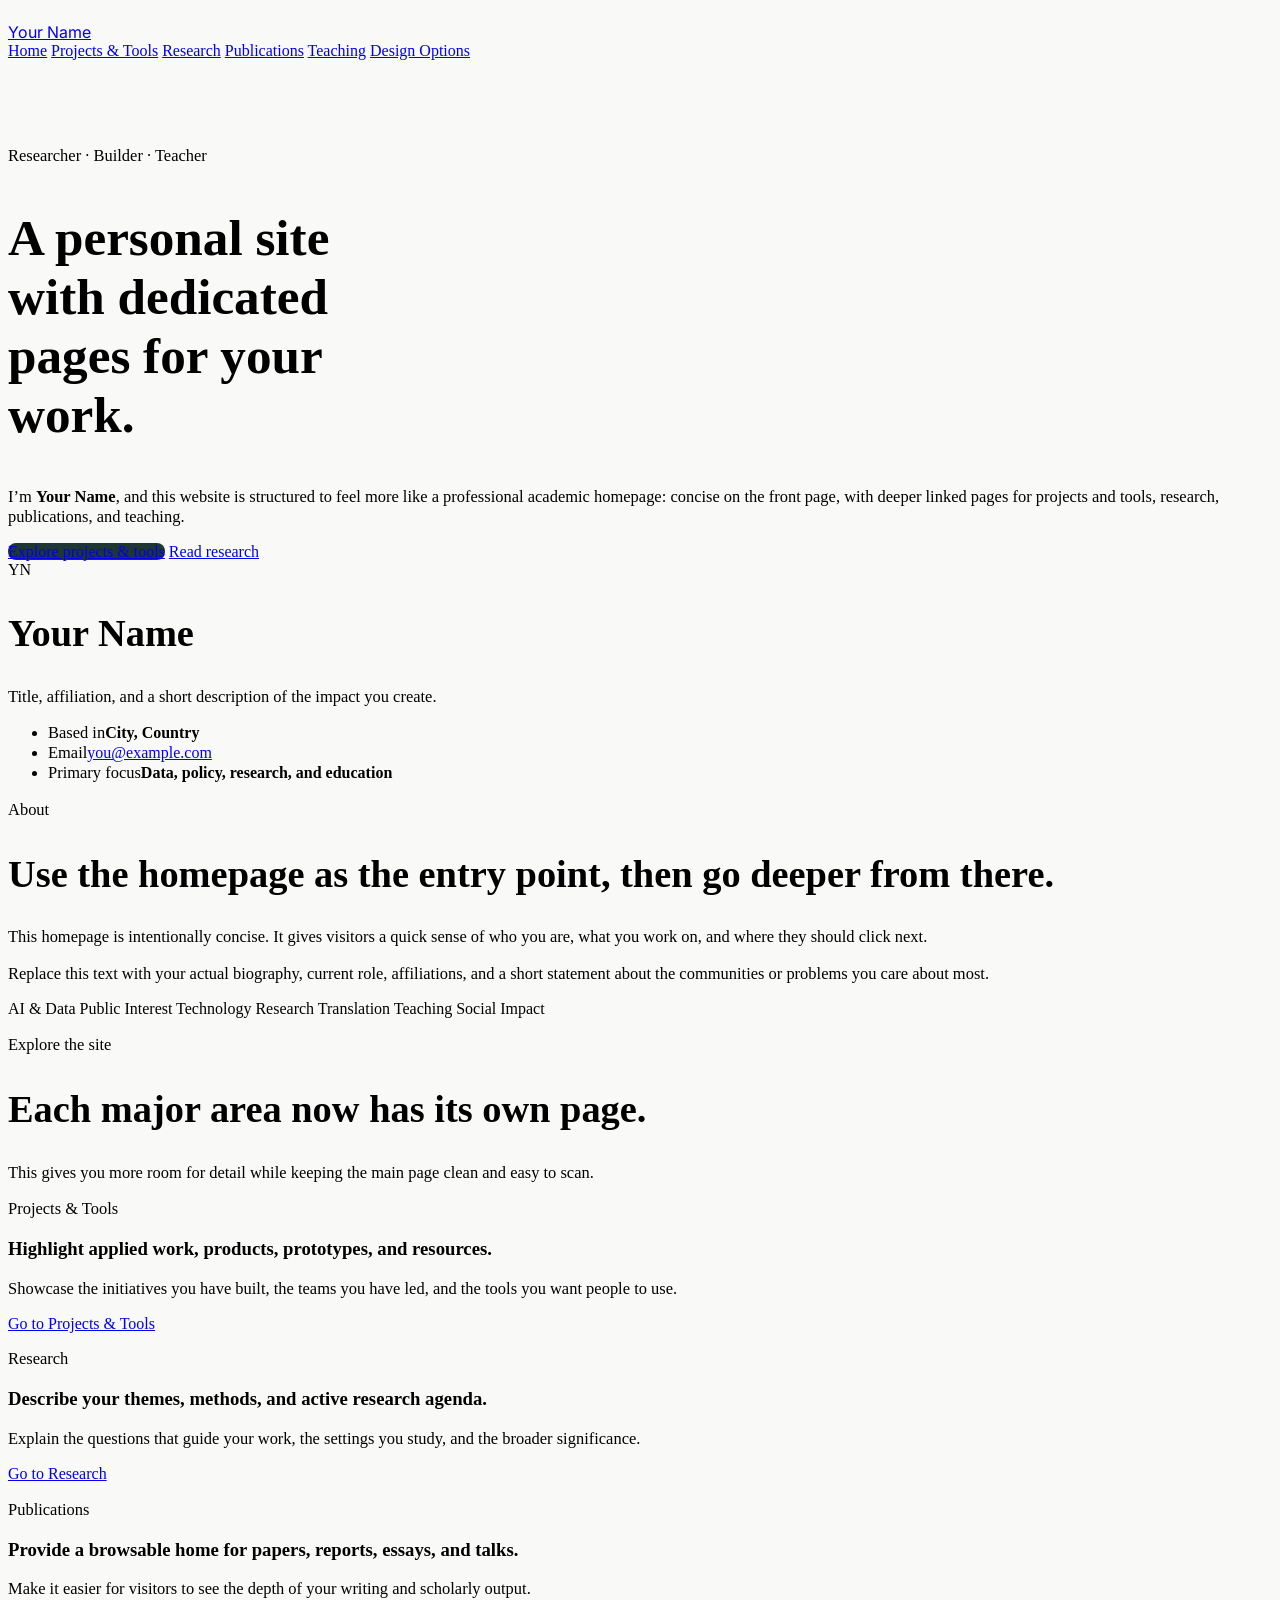
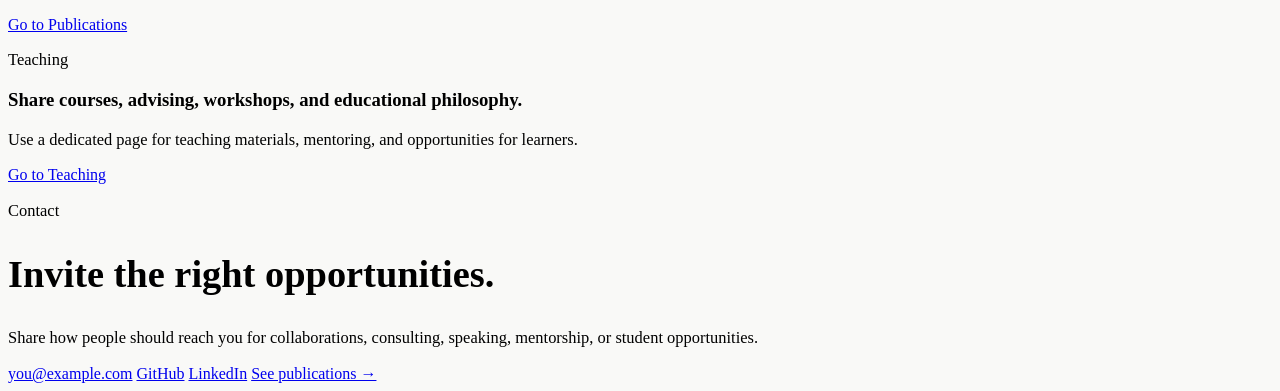
==== commit 7b97ba2a: "Update index.html" ====
--- a/index.html
+++ b/index.html
@@ -14,7 +14,7 @@
       href="https://fonts.googleapis.com/css2?family=Inter:wght@400;500;600;700;800&display=swap"
       rel="stylesheet"
     />
-    <link rel="stylesheet" href="styles.css" />
+    <link rel="stylesheet" href="styles-option-minimal.css" />
   </head>
   <body>
     <header class="site-header">
--- a/styles-option-minimal.css
+++ b/styles-option-minimal.css
@@ -0,0 +1,70 @@
+:root {
+  --bg: #f9f9f7;
+  --surface: #ffffff;
+  --surface-alt: #f2f2ef;
+  --border: #dad8d3;
+  --text: #1c1b19;
+  --muted: #5d5a54;
+  --accent: #2f4f4f;
+  --accent-dark: #1f3636;
+  --shadow: 0 8px 22px rgba(0, 0, 0, 0.06);
+  --radius: 10px;
+  --max-width: 1020px;
+}
+
+body {
+  font-family: "Georgia", "Times New Roman", serif;
+  background: var(--bg);
+}
+
+body::before {
+  background: none;
+}
+
+.site-header {
+  backdrop-filter: none;
+  background: rgba(249, 249, 247, 0.95);
+}
+
+.nav-wrap {
+  padding: 0.85rem 0;
+}
+
+.brand {
+  font-family: "Inter", system-ui, sans-serif;
+  font-size: 1rem;
+}
+
+.hero {
+  padding-top: 3.5rem;
+}
+
+h1 {
+  font-size: clamp(2.2rem, 4vw, 3.5rem);
+  max-width: 16ch;
+}
+
+h2 {
+  font-size: clamp(1.7rem, 3vw, 2.4rem);
+}
+
+p,
+.meta-list span,
+.bullet-list {
+  font-size: 1.03rem;
+}
+
+.button {
+  border-radius: 8px;
+}
+
+.button.primary {
+  background: var(--accent-dark);
+}
+
+.profile-card,
+.card,
+.list-panel,
+.contact-card {
+  box-shadow: none;
+}
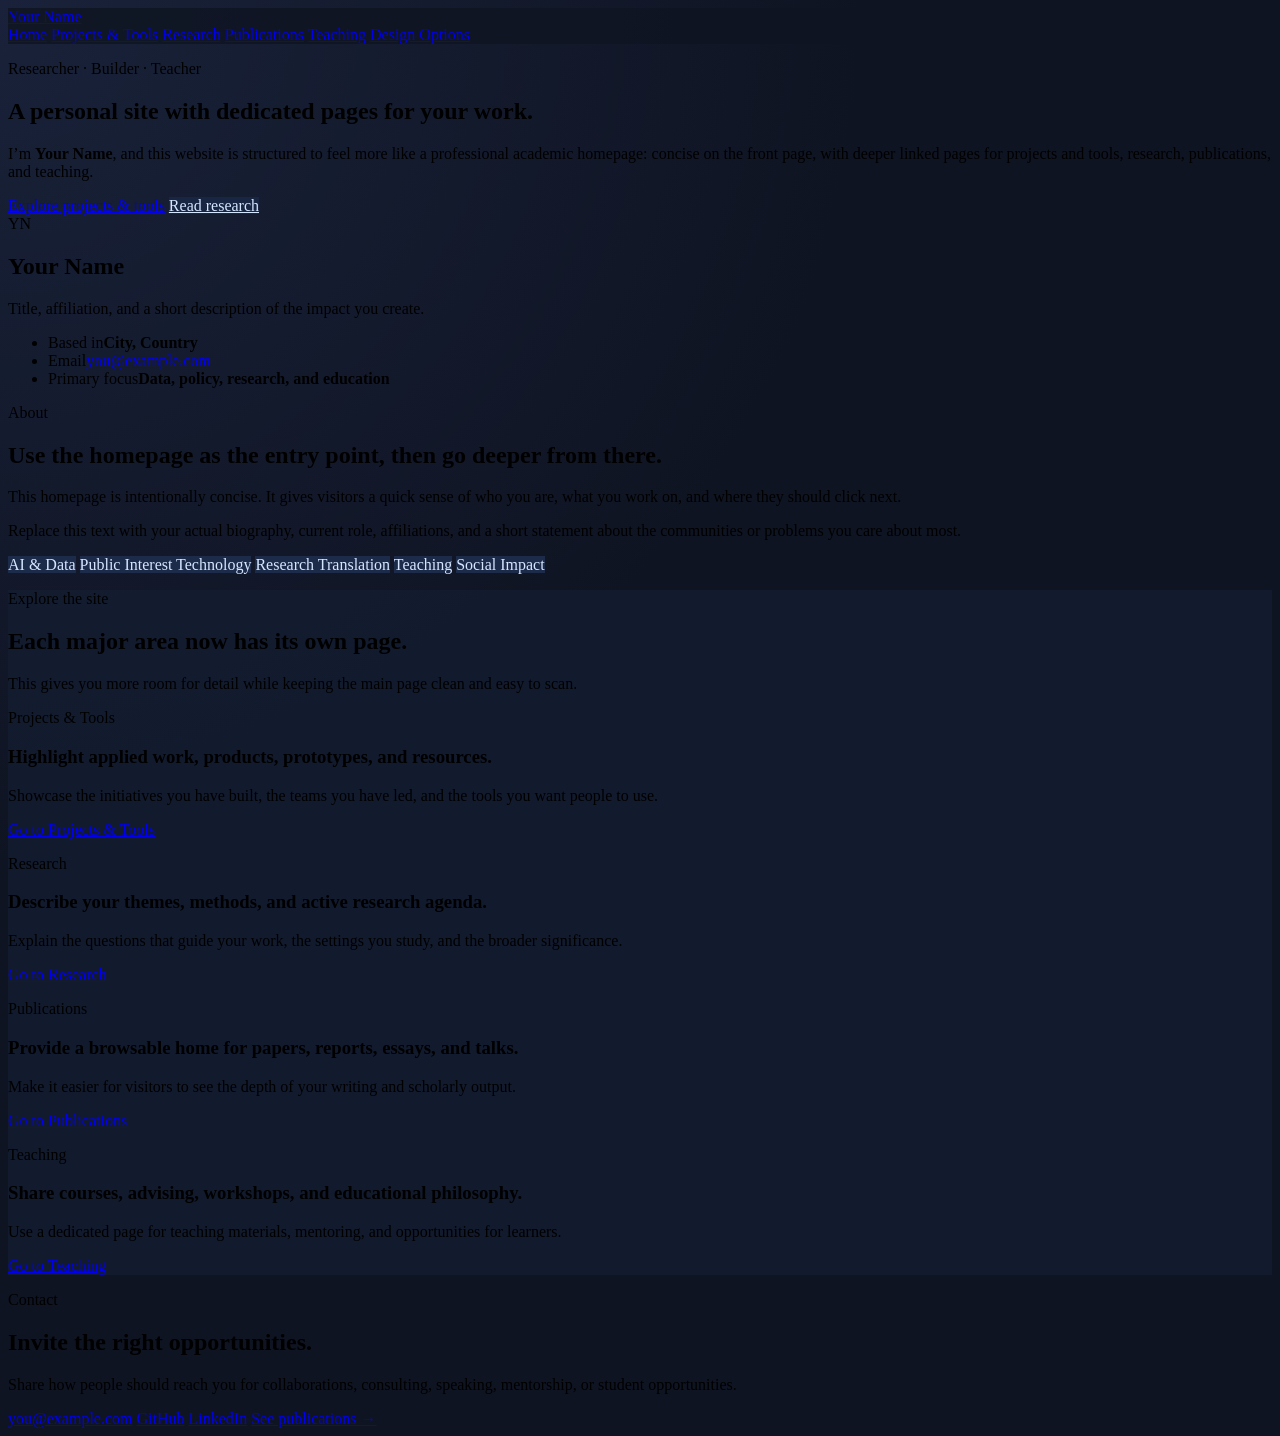
==== commit 89c16289: "Update index.html" ====
--- a/index.html
+++ b/index.html
@@ -14,7 +14,7 @@
       href="https://fonts.googleapis.com/css2?family=Inter:wght@400;500;600;700;800&display=swap"
       rel="stylesheet"
     />
-    <link rel="stylesheet" href="styles-option-minimal.css" />
+    <link rel="stylesheet" href="styles-option-bold.css" />
   </head>
   <body>
     <header class="site-header">
--- a/styles-option-bold.css
+++ b/styles-option-bold.css
@@ -0,0 +1,55 @@
+:root {
+  --bg: #0f1422;
+  --surface: rgba(18, 25, 43, 0.9);
+  --surface-alt: #19243f;
+  --border: #2c3b61;
+  --text: #ecf1ff;
+  --muted: #b8c5eb;
+  --accent: #6ea8fe;
+  --accent-dark: #9ec5fe;
+  --shadow: 0 20px 45px rgba(0, 0, 0, 0.35);
+  --radius: 20px;
+  --max-width: 1160px;
+}
+
+body {
+  background: radial-gradient(circle at top left, #19223a 0%, var(--bg) 45%);
+}
+
+body::before {
+  background:
+    radial-gradient(circle at top left, rgba(110, 168, 254, 0.22), transparent 35%),
+    radial-gradient(circle at bottom right, rgba(130, 80, 255, 0.18), transparent 35%);
+}
+
+.site-header {
+  background: rgba(15, 20, 34, 0.85);
+  border-bottom-color: rgba(44, 59, 97, 0.9);
+}
+
+.nav a[aria-current="page"] {
+  border-bottom-color: #9ec5fe;
+}
+
+.alt {
+  background: rgba(20, 30, 53, 0.6);
+  border-color: rgba(44, 59, 97, 0.8);
+}
+
+.tag-row span {
+  background: #1d2b4a;
+  border-color: #2f4676;
+  color: #d6e6ff;
+}
+
+.button.secondary {
+  background: #182543;
+  color: #d5e6ff;
+}
+
+.profile-card,
+.card,
+.list-panel,
+.contact-card {
+  border-color: rgba(44, 59, 97, 0.9);
+}
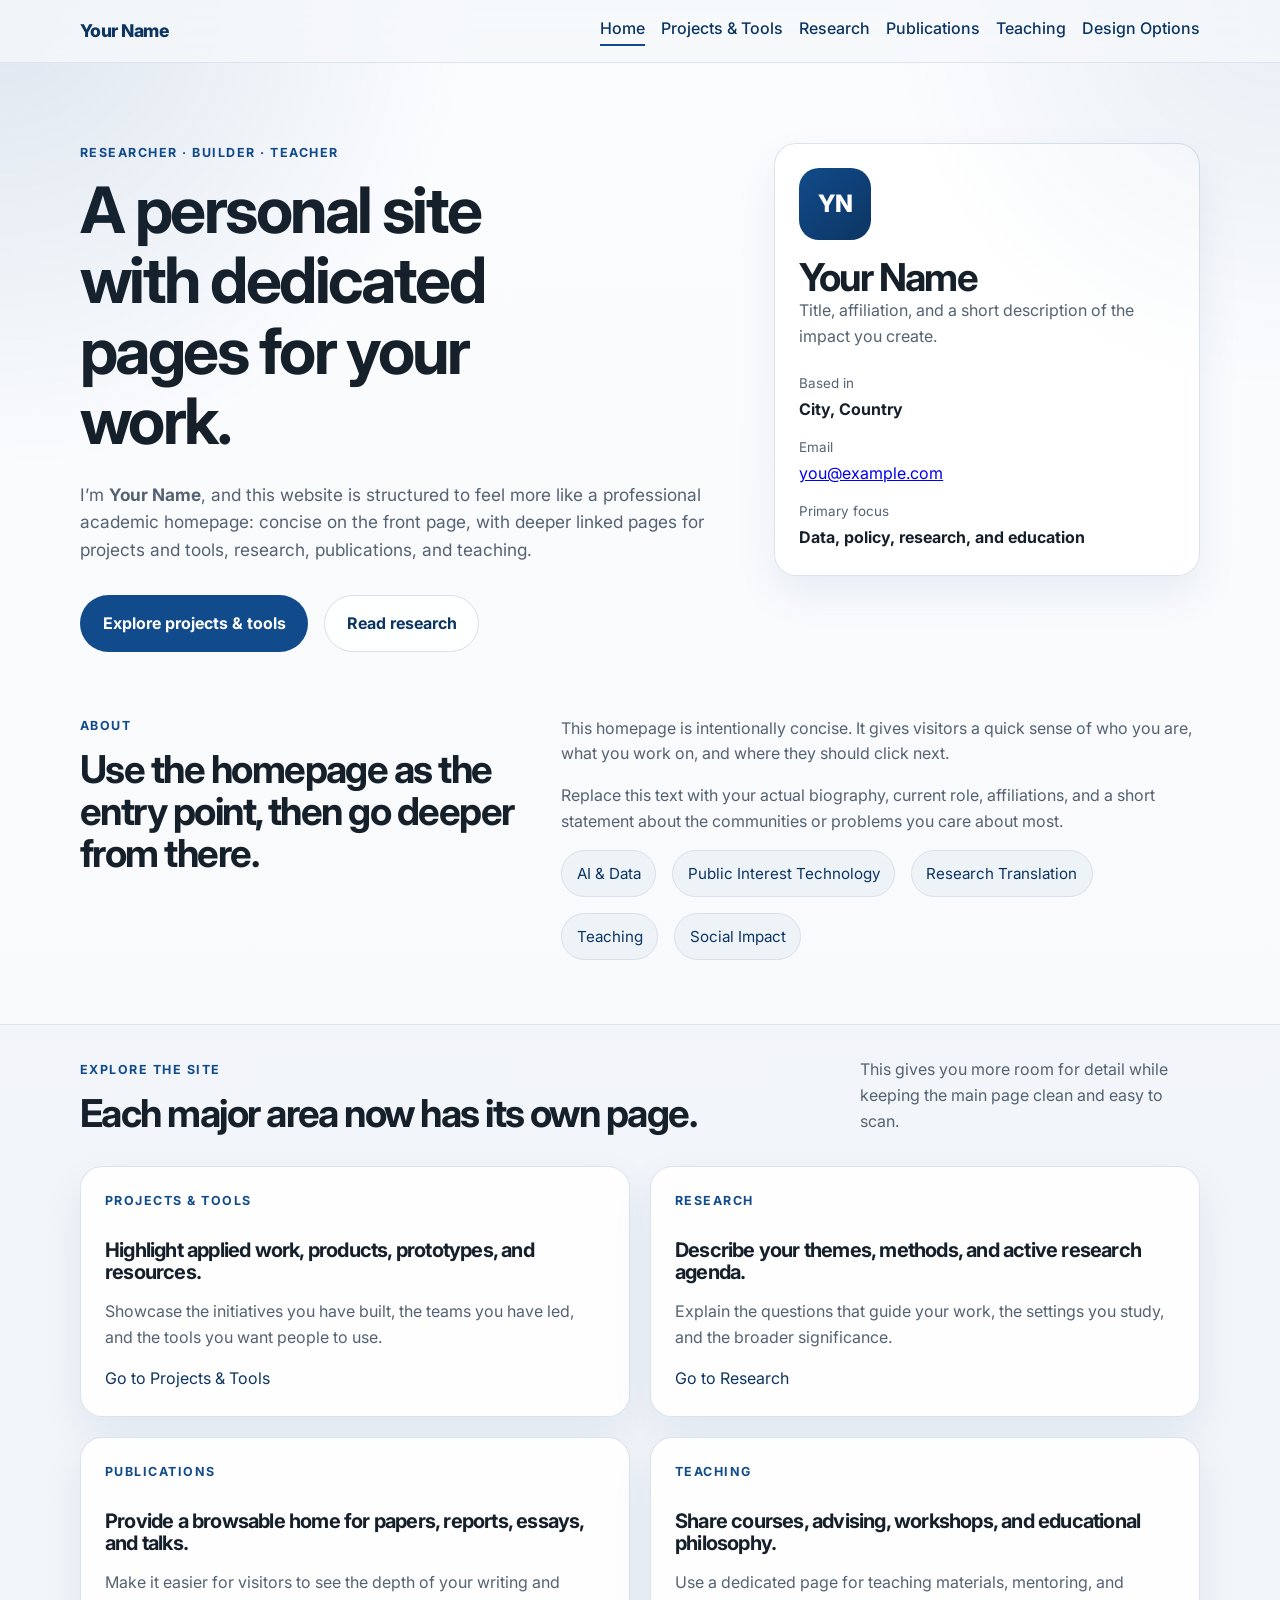
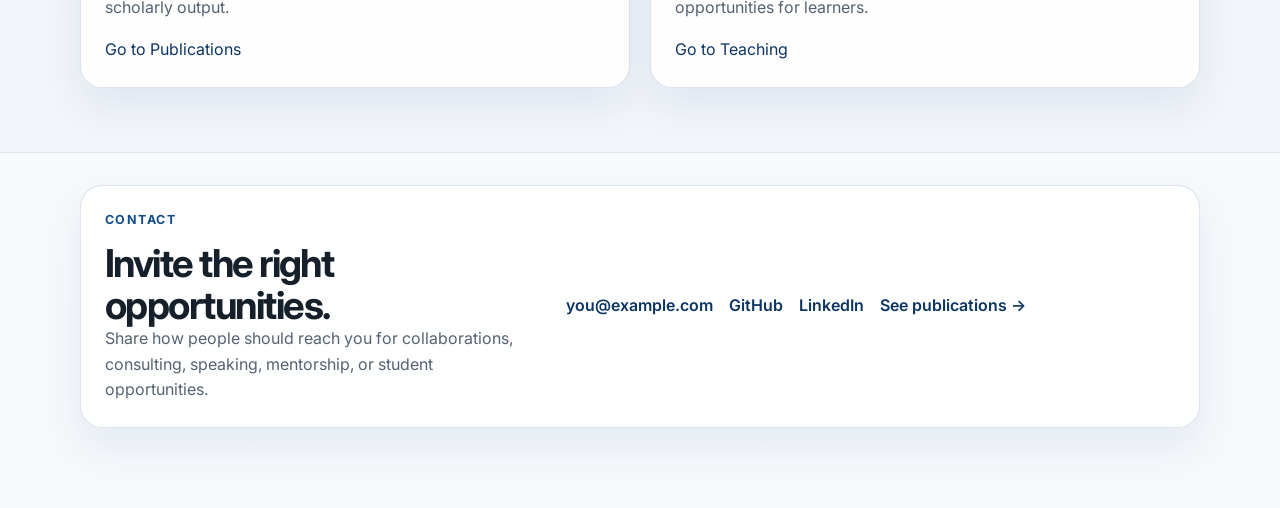
==== commit b5f5d1ea: "Update index.html" ====
--- a/index.html
+++ b/index.html
@@ -14,7 +14,7 @@
       href="https://fonts.googleapis.com/css2?family=Inter:wght@400;500;600;700;800&display=swap"
       rel="stylesheet"
     />
-    <link rel="stylesheet" href="styles-option-bold.css" />
+    <link rel="stylesheet" href="styles.css" />
   </head>
   <body>
     <header class="site-header">
--- a/styles.css
+++ b/styles.css
@@ -0,0 +1,372 @@
+:root {
+  --bg: #f6f8fb;
+  --surface: rgba(255, 255, 255, 0.9);
+  --surface-alt: #eef3f8;
+  --border: #d8e0ea;
+  --text: #16202a;
+  --muted: #556271;
+  --accent: #114b8b;
+  --accent-dark: #0c3562;
+  --shadow: 0 18px 40px rgba(17, 75, 139, 0.08);
+  --radius: 22px;
+  --max-width: 1120px;
+}
+
+* {
+  box-sizing: border-box;
+}
+
+html {
+  scroll-behavior: smooth;
+}
+
+body {
+  margin: 0;
+  font-family: "Inter", system-ui, -apple-system, BlinkMacSystemFont, "Segoe UI", sans-serif;
+  color: var(--text);
+  background: linear-gradient(180deg, #fbfcfe 0%, var(--bg) 100%);
+  line-height: 1.6;
+}
+
+body::before {
+  content: "";
+  position: fixed;
+  inset: 0;
+  background:
+    radial-gradient(circle at top left, rgba(17, 75, 139, 0.12), transparent 30%),
+    radial-gradient(circle at top right, rgba(17, 75, 139, 0.08), transparent 25%);
+  pointer-events: none;
+}
+
+.container {
+  width: min(calc(100% - 2rem), var(--max-width));
+  margin: 0 auto;
+}
+
+.site-header {
+  position: sticky;
+  top: 0;
+  z-index: 10;
+  backdrop-filter: blur(16px);
+  background: rgba(246, 248, 251, 0.8);
+  border-bottom: 1px solid rgba(216, 224, 234, 0.8);
+}
+
+.nav-wrap {
+  display: flex;
+  justify-content: space-between;
+  align-items: center;
+  padding: 1rem 0;
+  gap: 1rem;
+}
+
+.brand,
+.nav a,
+.contact-links a,
+.card a {
+  color: var(--accent-dark);
+  text-decoration: none;
+}
+
+.brand {
+  font-weight: 800;
+  letter-spacing: -0.03em;
+  font-size: 1.1rem;
+}
+
+.nav {
+  display: flex;
+  flex-wrap: wrap;
+  gap: 1rem;
+}
+
+.nav a {
+  font-weight: 500;
+  padding-bottom: 0.15rem;
+}
+
+.nav a[aria-current="page"] {
+  border-bottom: 2px solid var(--accent);
+}
+
+.hero {
+  padding: 5rem 0 3rem;
+}
+
+.compact-hero {
+  padding: 4rem 0 2rem;
+}
+
+.page-hero {
+  padding-bottom: 2rem;
+}
+
+.hero-grid,
+.section-grid,
+.split-layout,
+.contact-card,
+.page-intro,
+.stacked-grid {
+  display: grid;
+  gap: 2rem;
+}
+
+.hero-grid {
+  grid-template-columns: 1.4fr 0.9fr;
+  align-items: start;
+}
+
+.page-intro,
+.section-grid,
+.split-layout,
+.contact-card {
+  grid-template-columns: 0.95fr 1.35fr;
+}
+
+.eyebrow,
+.section-label,
+.card-kicker {
+  text-transform: uppercase;
+  letter-spacing: 0.12em;
+  font-size: 0.78rem;
+  font-weight: 700;
+  color: var(--accent);
+  margin: 0 0 0.75rem;
+}
+
+h1,
+h2,
+h3 {
+  letter-spacing: -0.04em;
+  line-height: 1.1;
+  margin: 0;
+}
+
+h1 {
+  font-size: clamp(2.6rem, 5vw, 4.8rem);
+  max-width: 12ch;
+}
+
+h2 {
+  font-size: clamp(1.8rem, 3vw, 2.8rem);
+}
+
+h3 {
+  font-size: 1.25rem;
+}
+
+p {
+  margin: 0;
+  color: var(--muted);
+}
+
+.lead {
+  margin-top: 1.5rem;
+  max-width: 67ch;
+  font-size: 1.08rem;
+}
+
+.intro-copy {
+  align-self: end;
+}
+
+.hero-actions,
+.tag-row,
+.contact-links {
+  display: flex;
+  gap: 1rem;
+  flex-wrap: wrap;
+}
+
+.hero-actions {
+  margin-top: 2rem;
+}
+
+.button {
+  display: inline-flex;
+  align-items: center;
+  justify-content: center;
+  border-radius: 999px;
+  padding: 0.9rem 1.35rem;
+  font-weight: 700;
+  text-decoration: none;
+  border: 1px solid var(--border);
+}
+
+.button.primary {
+  background: var(--accent);
+  color: #fff;
+  border-color: transparent;
+}
+
+.button.secondary {
+  background: var(--surface);
+  color: var(--accent-dark);
+}
+
+.profile-card,
+.card,
+.list-panel,
+.contact-card {
+  background: var(--surface);
+  border: 1px solid rgba(216, 224, 234, 0.9);
+  border-radius: var(--radius);
+  box-shadow: var(--shadow);
+}
+
+.profile-card,
+.card,
+.list-panel,
+.contact-card {
+  padding: 1.5rem;
+}
+
+.avatar {
+  width: 72px;
+  height: 72px;
+  border-radius: 20px;
+  display: grid;
+  place-items: center;
+  background: linear-gradient(135deg, var(--accent), var(--accent-dark));
+  color: #fff;
+  font-size: 1.5rem;
+  font-weight: 800;
+  margin-bottom: 1rem;
+}
+
+.meta-list {
+  list-style: none;
+  padding: 0;
+  margin: 1.5rem 0 0;
+  display: grid;
+  gap: 0.9rem;
+}
+
+.meta-list li {
+  display: flex;
+  flex-direction: column;
+  gap: 0.15rem;
+}
+
+.meta-list span {
+  font-size: 0.84rem;
+  color: var(--muted);
+}
+
+.section {
+  padding: 2rem 0 4rem;
+}
+
+.alt {
+  background: rgba(238, 243, 248, 0.55);
+  border-top: 1px solid rgba(216, 224, 234, 0.7);
+  border-bottom: 1px solid rgba(216, 224, 234, 0.7);
+}
+
+.content-stack {
+  display: grid;
+  gap: 1rem;
+}
+
+.tag-row span {
+  padding: 0.65rem 0.9rem;
+  border-radius: 999px;
+  background: var(--surface-alt);
+  border: 1px solid var(--border);
+  font-size: 0.95rem;
+  color: var(--accent-dark);
+}
+
+.section-heading {
+  display: flex;
+  justify-content: space-between;
+  gap: 2rem;
+  align-items: end;
+  margin-bottom: 2rem;
+}
+
+.section-heading p {
+  max-width: 34ch;
+}
+
+.card-grid {
+  display: grid;
+  grid-template-columns: repeat(3, minmax(0, 1fr));
+  gap: 1.25rem;
+}
+
+.feature-grid {
+  grid-template-columns: repeat(2, minmax(0, 1fr));
+}
+
+.card,
+.list-panel,
+.detail-card {
+  display: grid;
+  gap: 1rem;
+}
+
+.stacked-grid {
+  grid-template-columns: 1fr;
+}
+
+.list-panel article {
+  padding-bottom: 1.2rem;
+  border-bottom: 1px solid var(--border);
+}
+
+.list-panel article:last-child {
+  padding-bottom: 0;
+  border-bottom: none;
+}
+
+.bullet-list {
+  margin: 0;
+  padding-left: 1.25rem;
+  color: var(--muted);
+}
+
+.contact-section {
+  padding-bottom: 5rem;
+}
+
+.contact-card {
+  align-items: center;
+}
+
+.contact-links a {
+  font-weight: 600;
+}
+
+@media (max-width: 900px) {
+  .hero-grid,
+  .section-grid,
+  .split-layout,
+  .contact-card,
+  .card-grid,
+  .page-intro,
+  .feature-grid {
+    grid-template-columns: 1fr;
+  }
+
+  .section-heading {
+    flex-direction: column;
+    align-items: start;
+  }
+}
+
+@media (max-width: 640px) {
+  .hero {
+    padding-top: 3.5rem;
+  }
+
+  .nav-wrap {
+    align-items: start;
+    flex-direction: column;
+  }
+
+  .button,
+  .contact-links a {
+    width: 100%;
+  }
+}
